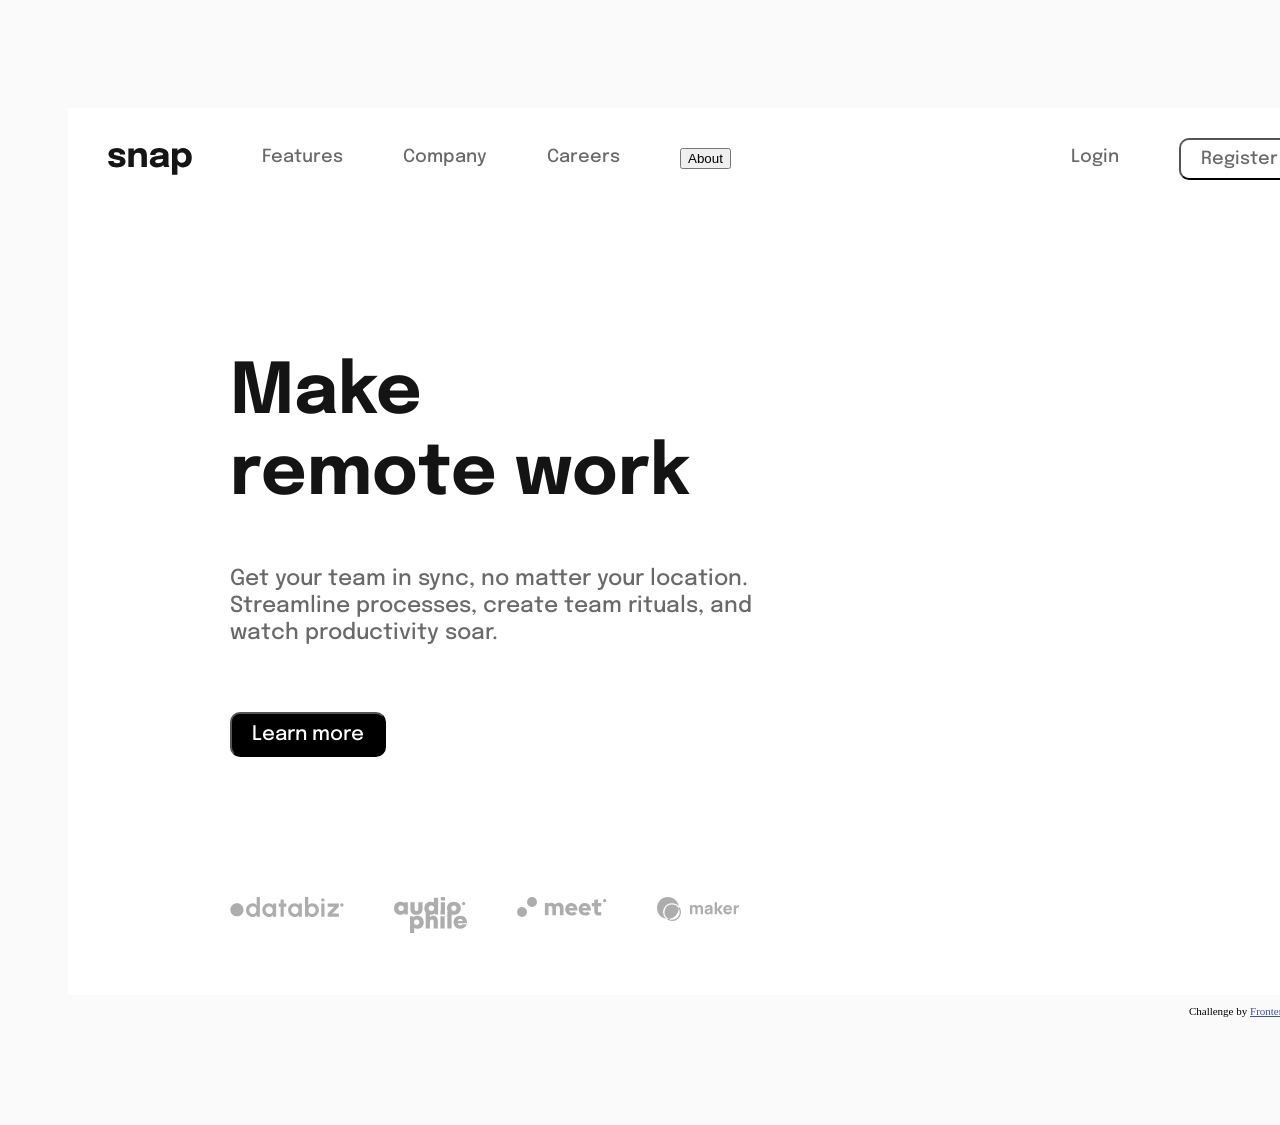
==== assets/index.html @ 58dc1495 "Adding script to integrate the index.js" ====
<!DOCTYPE html>
<html lang="en">
<head>
  <meta charset="UTF-8">
  <meta name="viewport" content="width=device-width, initial-scale=1.0"> <!-- displays site properly based on user's device -->
  <link rel="preconnect" href="https://fonts.googleapis.com">
  <link rel="preconnect" href="https://fonts.gstatic.com" crossorigin>
  <link href="https://fonts.googleapis.com/css2?family=Epilogue:wght@500;700&display=swap" rel="stylesheet">
  <link rel="icon" type="image/png" sizes="32x32" href="./images/favicon-32x32.png">
  <link rel="stylesheet" href="index.css">
  <title>Intro section with dropdown navigation</title>

 
</head>

<body>
  <main>
    <header class="menu">
      <svg id="logo" width="84" height="27" xmlns="http://www.w3.org/2000/svg">
        <path d="M8.852 19.42c-1.108 0-2.175-.128-3.202-.385a9.648 9.648 0 0 1-2.756-1.137c-.811-.502-1.453-1.13-1.925-1.882-.473-.752-.709-1.63-.709-2.633v-.316h5.39v.246c0 .676.3 1.172.901 1.487.601.315 1.415.472 2.441.472a7.08 7.08 0 0 0 1.55-.166c.495-.11.903-.291 1.224-.542.321-.251.482-.569.482-.954 0-.618-.342-1.056-1.024-1.313-.683-.256-1.777-.513-3.282-.77a21.716 21.716 0 0 1-2.59-.595A10.937 10.937 0 0 1 2.938 9.91 5.28 5.28 0 0 1 1.17 8.28C.727 7.622.505 6.82.505 5.875c0-1.26.382-2.322 1.146-3.185.764-.863 1.782-1.517 3.054-1.96C5.977.287 7.377.065 8.905.065c1.458 0 2.818.242 4.078.726 1.26.484 2.28 1.179 3.062 2.083.782.904 1.172 1.992 1.172 3.264v.245H11.88v-.21c0-.467-.149-.846-.446-1.138a2.804 2.804 0 0 0-1.129-.656 4.616 4.616 0 0 0-1.418-.219c-.443 0-.9.05-1.373.149-.473.099-.872.262-1.199.49-.327.227-.49.545-.49.954 0 .396.175.72.525.97.35.252.84.456 1.47.613.63.158 1.36.306 2.188.447.781.128 1.607.306 2.476.533.869.228 1.686.549 2.45.963a5.34 5.34 0 0 1 1.855 1.627c.472.671.709 1.52.709 2.546 0 1.062-.245 1.972-.735 2.73a5.607 5.607 0 0 1-1.987 1.847 10.04 10.04 0 0 1-2.782 1.05c-1.021.227-2.068.341-3.142.341ZM33.48 19V8.92c0-.77-.1-1.473-.298-2.109a2.965 2.965 0 0 0-1.067-1.531c-.513-.385-1.254-.577-2.223-.577-.84 0-1.566.192-2.178.577a3.754 3.754 0 0 0-1.41 1.61c-.326.688-.49 1.482-.49 2.38L24.31 8.185c0-1.61.35-3.022 1.05-4.235a7.627 7.627 0 0 1 2.844-2.853C29.398.41 30.726.066 32.183.066c1.53 0 2.786.306 3.772.919.986.612 1.721 1.464 2.205 2.555.484 1.09.726 2.365.726 3.824V19H33.48Zm-13.09 0V.415h5.425V19h-5.425Zm28.389.385c-1.354 0-2.558-.216-3.614-.648-1.056-.431-1.881-1.055-2.476-1.872-.595-.817-.893-1.808-.893-2.975 0-1.318.362-2.392 1.085-3.22.724-.828 1.683-1.461 2.879-1.899a15.898 15.898 0 0 1 3.894-.866c2.041-.198 3.45-.38 4.226-.542.776-.164 1.164-.45 1.164-.858V6.47c0-.688-.33-1.23-.989-1.627-.66-.397-1.578-.595-2.756-.595-1.249 0-2.202.224-2.861.673-.66.45-.99 1.135-.99 2.056H42.11c0-1.493.406-2.753 1.217-3.78.81-1.026 1.91-1.805 3.298-2.336 1.389-.53 2.958-.796 4.708-.796 1.633 0 3.144.248 4.532.744 1.389.496 2.506 1.24 3.352 2.231.845.992 1.268 2.252 1.268 3.78v8.032c0 .479.015.937.044 1.374.03.438.096.837.201 1.199.117.408.263.747.438 1.015.175.268.32.455.437.56h-5.337a3.723 3.723 0 0 1-.376-.508 3.962 3.962 0 0 1-.43-.892 7.195 7.195 0 0 1-.305-1.234 9.674 9.674 0 0 1-.097-1.461l1.12.77c-.326.77-.854 1.432-1.583 1.986-.73.554-1.593.98-2.59 1.278-.998.297-2.074.446-3.23.446Zm1.452-4.06a6.14 6.14 0 0 0 2.389-.464A4.104 4.104 0 0 0 54.43 13.4c.467-.665.7-1.534.7-2.608V8.92l1.348 1.313c-.77.28-1.66.51-2.669.69-1.01.182-2.015.324-3.019.43-1.19.116-2.08.317-2.668.603-.59.286-.884.767-.884 1.444 0 .642.25 1.123.752 1.444.502.32 1.249.481 2.24.481Zm13.742 11.323V.415h5.442v26.233h-5.442Zm11.182-7.228a7.325 7.325 0 0 1-4.042-1.181c-1.225-.788-2.205-1.85-2.94-3.185-.735-1.336-1.103-2.838-1.103-4.507v-.28l2.345-.052v.21c0 .863.21 1.619.63 2.266.42.648.963 1.146 1.628 1.496.665.35 1.359.526 2.082.526 1.19 0 2.226-.412 3.106-1.234.881-.823 1.322-2.109 1.322-3.859s-.438-3.025-1.313-3.824c-.875-.799-1.913-1.199-3.115-1.199-.723 0-1.417.173-2.082.517a4.308 4.308 0 0 0-1.628 1.461c-.42.63-.63 1.383-.63 2.257l-2.345-.14c0-1.68.368-3.164 1.103-4.453.735-1.29 1.715-2.307 2.94-3.054a7.619 7.619 0 0 1 4.042-1.12c1.505 0 2.911.37 4.218 1.111 1.306.741 2.365 1.823 3.176 3.247.81 1.423 1.216 3.155 1.216 5.197 0 2.135-.396 3.932-1.19 5.39-.793 1.458-1.843 2.558-3.15 3.299a8.51 8.51 0 0 1-4.27 1.111Z" 
        fill="#151515"/>
      </svg>

      <nav class="menu_left">
        <ul>
          <li>
            <nav class="features">
              <button onclick="myFunction1()" class="dropbtn1">Features</button>
              <nav id="myDropdownF" class="features-content">
                <a href="#">Todo List</a>
                <a href="#">Calendar</a>
                <a href="#">Reminders</a>
                <a href="#">Planning</a>
              </nav>
            </nav>
          </li>

          <li>
            <nav class="company">
              <button onclick="myFunction2()" class="dropbtn2">Company</button>
              <nav id="myDropdownC" class="company-content">
                <a href="#">History</a>
                <a href="#">Our Team</a>
                <a href="#">Blog</a>
              </nav>
            </nav>

          </li>
          <li>Careers</li>
          <li><button>About</button></li>
        </ul>  
      </nav>

      <nav class="menu_right">
       <ul>
          <li>Login</li>
          <li><button>Register</button> </li>
        </ul>
      </nav>
    </header>


    <section>
      <table border="0" width="100%" cellpadding="20">
        <tr>
          <td class="text">
            <h1>
              Make 
              <p id="title">remote work</p>
            </h1>
  
            <h2>
              Get your team in sync, no matter your location. 
              <p>Streamline processes, create team rituals, and</p> 
              <p>watch productivity soar.</p>
            </h2>

            <button id="learn">Learn more</button>

            <nav class="logos">
              <ul>

                <li><svg width="114" height="20" xmlns="http://www.w3.org/2000/svg">
                  <path d="M22.887 20c.838 0 1.576-.183 2.213-.55a4.977 4.977 0 0 0 1.584-1.429v1.638h3.195V0h-3.195v8.191A4.848 4.848 0 0 0 25.1 6.756c-.637-.362-1.375-.544-2.213-.544-.951 0-1.842.18-2.67.538-.83.358-1.561.854-2.194 1.487a6.996 6.996 0 0 0-1.486 2.196A6.68 6.68 0 0 0 16 13.106c0 .953.179 1.844.537 2.674.358.83.853 1.562 1.486 2.195a6.989 6.989 0 0 0 2.193 1.488c.83.358 1.72.537 2.671.537Zm.04-3.08a3.42 3.42 0 0 1-1.827-.511 3.826 3.826 0 0 1-1.827-3.303c0-.708.166-1.35.498-1.926a3.9 3.9 0 0 1 1.322-1.383 3.379 3.379 0 0 1 1.834-.518c.672 0 1.272.17 1.8.511.528.341.94.802 1.237 1.383.297.581.445 1.225.445 1.933 0 .7-.148 1.34-.445 1.92a3.53 3.53 0 0 1-1.23 1.383c-.524.34-1.127.511-1.807.511ZM39.294 20c.794 0 1.486-.181 2.075-.544a4.375 4.375 0 0 0 1.434-1.422l.13 1.625h3.209V6.553h-3.195l.144 1.678a5.992 5.992 0 0 0-1.748-1.468c-.685-.385-1.464-.577-2.337-.577-.934 0-1.807.175-2.619.524a6.818 6.818 0 0 0-2.147 1.455c-.62.62-1.1 1.341-1.44 2.163a6.81 6.81 0 0 0-.511 2.634 6.935 6.935 0 0 0 2.042 4.967 7.16 7.16 0 0 0 2.24 1.52c.846.368 1.754.551 2.723.551Zm.091-3.08a3.51 3.51 0 0 1-1.813-.498 4.227 4.227 0 0 1-1.395-1.33 4.049 4.049 0 0 1-.654-1.842c-.061-.734.057-1.4.353-1.998a3.592 3.592 0 0 1 1.264-1.435 3.3 3.3 0 0 1 1.853-.538 3.32 3.32 0 0 1 1.794.498c.532.332.968.776 1.309 1.33.34.555.541 1.173.602 1.855.053.725-.054 1.387-.32 1.986a3.384 3.384 0 0 1-1.172 1.435c-.516.358-1.122.537-1.82.537Zm14.378 2.74V9.75h2.54V6.553h-2.54V2.438h-3.195v4.115H48.63v3.198h1.938v9.908h3.195Zm11.273.34c.795 0 1.486-.181 2.076-.544a4.375 4.375 0 0 0 1.433-1.422l.131 1.625h3.208V6.553H68.69l.145 1.678a5.992 5.992 0 0 0-1.749-1.468c-.685-.385-1.464-.577-2.337-.577-.934 0-1.807.175-2.619.524a6.818 6.818 0 0 0-2.147 1.455c-.62.62-1.1 1.341-1.44 2.163a6.81 6.81 0 0 0-.51 2.634 6.935 6.935 0 0 0 2.042 4.967 7.16 7.16 0 0 0 2.239 1.52c.847.368 1.754.551 2.723.551Zm.092-3.08a3.51 3.51 0 0 1-1.814-.498 4.227 4.227 0 0 1-1.394-1.33 4.049 4.049 0 0 1-.655-1.842c-.06-.734.057-1.4.354-1.998a3.592 3.592 0 0 1 1.263-1.435 3.3 3.3 0 0 1 1.853-.538 3.32 3.32 0 0 1 1.794.498c.532.332.969.776 1.31 1.33.34.555.54 1.173.602 1.855.052.725-.055 1.387-.321 1.986a3.384 3.384 0 0 1-1.172 1.435c-.515.358-1.122.537-1.82.537ZM81.993 20c.96 0 1.857-.18 2.69-.537a6.968 6.968 0 0 0 3.687-3.696 6.774 6.774 0 0 0 .536-2.687c0-1.267-.31-2.423-.93-3.467a7.027 7.027 0 0 0-2.5-2.496c-1.048-.62-2.209-.93-3.483-.93-.82 0-1.547.185-2.18.556a5.15 5.15 0 0 0-1.591 1.448V0h-3.195v19.66h3.195v-1.665a5.15 5.15 0 0 0 1.59 1.448c.634.371 1.36.557 2.18.557Zm-.04-3.093c-.663 0-1.256-.17-1.78-.511a3.53 3.53 0 0 1-1.231-1.383 4.187 4.187 0 0 1-.445-1.933c0-.69.148-1.326.445-1.907a3.58 3.58 0 0 1 1.23-1.39 3.164 3.164 0 0 1 1.782-.517c.672 0 1.287.17 1.846.511.558.341 1.004.802 1.335 1.383.332.58.498 1.221.498 1.92 0 .708-.166 1.35-.498 1.927a3.88 3.88 0 0 1-1.329 1.382 3.435 3.435 0 0 1-1.852.518ZM92.874 4.6c.463 0 .854-.155 1.173-.465.318-.31.478-.701.478-1.173 0-.463-.16-.852-.478-1.166a1.604 1.604 0 0 0-1.172-.472c-.463 0-.856.157-1.179.472a1.563 1.563 0 0 0-.484 1.166c0 .472.161.863.484 1.173.323.31.716.465 1.179.465Zm19 5c.463 0 .854-.155 1.173-.465.318-.31.478-.701.478-1.173 0-.463-.16-.852-.478-1.166a1.604 1.604 0 0 0-1.172-.472c-.463 0-.856.157-1.179.472a1.563 1.563 0 0 0-.484 1.166c0 .472.161.863.484 1.173.323.31.716.465 1.179.465ZM6.979 19.324c1.835 0 3.385-.616 4.65-1.846 1.264-1.23 1.896-2.782 1.896-4.654 0-1.838-.632-3.38-1.897-4.628-1.264-1.248-2.814-1.872-4.65-1.872-1.835 0-3.393.624-4.675 1.872C1.021 9.444.38 10.986.38 12.824c0 1.872.64 3.423 1.922 4.654 1.282 1.23 2.84 1.846 4.676 1.846Zm87.48.335V6.553h-3.195V19.66h3.195Zm14.399 0v-3.198h-6.573l6.573-6.71V6.553H97.675v3.198h6.586l-6.586 6.71v3.198h11.182Z" 
                  fill="#ADADAD"/>
                  </svg>
                </li>

                <li><svg width="73" height="36" xmlns="http://www.w3.org/2000/svg">
                  <path d="M6.476 17.85c1.434 0 2.715-.47 3.726-1.287l.364.87h3.289V5.126h-3.17l-.436.952C9.23 5.238 7.93 4.754 6.476 4.754 2.699 4.754 0 7.467 0 11.28c0 3.825 2.7 6.571 6.476 6.571Zm.568-3.754c-1.593 0-2.764-1.2-2.764-2.807 0-1.598 1.161-2.797 2.764-2.797 1.594 0 2.765 1.2 2.765 2.797 0 1.607-1.171 2.807-2.765 2.807Zm15.422 3.754c3.648 0 6.078-2.243 6.078-5.687V5.138H24.29v6.84c0 1.286-.687 2.064-1.824 2.064-1.136 0-1.837-.765-1.837-2.064v-6.84h-4.254v7.025c0 3.444 2.443 5.687 6.091 5.687Zm14.361.013c1.439 0 2.72-.488 3.725-1.33l.401.914h3.148V.694h-4.205v4.895a5.78 5.78 0 0 0-3.069-.854c-3.79 0-6.489 2.732-6.489 6.557 0 3.826 2.7 6.571 6.49 6.571Zm.57-3.754c-1.594 0-2.765-1.21-2.765-2.816 0-1.608 1.17-2.817 2.764-2.817 1.594 0 2.765 1.21 2.765 2.817 0 1.607-1.171 2.816-2.765 2.816ZM50.99 3.598V0H46.8v3.598h4.19Zm.032 13.848V5.138H46.77v12.308h4.254Zm8.88.404c4.014 0 6.925-2.755 6.925-6.558 0-3.815-2.911-6.557-6.924-6.557-4.027 0-6.925 2.742-6.925 6.557 0 3.803 2.898 6.558 6.925 6.558Zm9.76-9.573c.463 0 .853-.156 1.172-.466.318-.31.478-.7.478-1.173 0-.463-.16-.852-.478-1.166A1.604 1.604 0 0 0 69.663 5c-.463 0-.856.157-1.179.472A1.563 1.563 0 0 0 68 6.638c0 .472.161.863.484 1.173.323.31.716.466 1.179.466Zm-9.76 5.765c-1.55 0-2.663-1.122-2.663-2.75 0-1.627 1.113-2.748 2.664-2.748 1.55 0 2.663 1.131 2.663 2.749 0 1.627-1.112 2.749-2.663 2.749Zm-39.676 21.86v-4.846a5.789 5.789 0 0 0 3.01.817c3.777 0 6.476-2.735 6.476-6.57 0-3.835-2.7-6.558-6.475-6.558-1.468 0-2.775.506-3.79 1.381l-.533-.977h-2.893v16.753h4.205Zm2.442-7.783c-1.594 0-2.765-1.2-2.765-2.816 0-1.617 1.171-2.817 2.765-2.817 1.593 0 2.764 1.2 2.764 2.817 0 1.617-1.18 2.816-2.764 2.816Zm13.25 3.338v-6.573c0-1.58.802-2.49 2.09-2.49 1.11 0 1.61.724 1.61 2.144v6.919h4.253v-7.412c0-3.19-1.822-5.26-4.657-5.26a5.28 5.28 0 0 0-3.297 1.174v-5.255h-4.253v16.753h4.253Zm14.718-13.849V14.01h-4.189v3.598h4.189Zm.033 13.849V19.148h-4.254v12.309h4.254Zm6.929 0V14.704h-4.254v16.753H57.6Zm8.664.404c3.099 0 5.597-1.755 6.466-4.564h-4.233c-.409.72-1.24 1.154-2.233 1.154-1.343 0-2.243-.73-2.52-2.142h9.17c.055-.38.087-.752.087-1.122 0-3.611-2.756-6.442-6.737-6.442-3.876 0-6.708 2.775-6.708 6.548 0 3.76 2.855 6.568 6.708 6.568Zm2.547-7.9h-4.993c.344-1.222 1.206-1.894 2.446-1.894 1.284 0 2.173.664 2.547 1.894Z" 
                  fill="#ADADAD"/>
                  </svg>
                </li>

                <li><svg width="90" height="20" xmlns="http://www.w3.org/2000/svg">
                  <path d="M5 10a5 5 0 1 1 0 10 5 5 0 0 1 0-10ZM15 0a5 5 0 1 1 0 10 5 5 0 0 1 0-10Zm16.515 18.34V9.964c.226-.293.5-.513.824-.66.324-.146.689-.22 1.095-.22.587 0 1.058.205 1.412.614.353.408.53.945.53 1.608v7.034h3.658v-7.543a7.069 7.069 0 0 0-.045-.787c.241-.293.527-.52.858-.683.331-.162.7-.242 1.107-.242.587 0 1.057.204 1.411.613.354.408.53.945.53 1.608v7.034h3.659v-7.543c0-1.435-.433-2.615-1.299-3.54-.865-.926-1.976-1.389-3.33-1.389-.783 0-1.506.147-2.168.44a4.968 4.968 0 0 0-1.716 1.25 4.316 4.316 0 0 0-1.524-1.239 4.504 4.504 0 0 0-2.021-.45c-.557 0-1.088.084-1.592.254-.505.17-.967.424-1.389.763V6.1h-3.658v12.24h3.658Zm23.168.231c.993 0 1.885-.146 2.675-.44.79-.292 1.562-.763 2.315-1.41l-2.416-2.199c-.286.293-.632.52-1.039.683a3.63 3.63 0 0 1-1.355.243c-.692 0-1.294-.182-1.806-.544a3.22 3.22 0 0 1-1.13-1.4h8.514v-.926a7.74 7.74 0 0 0-.452-2.672c-.301-.825-.719-1.531-1.253-2.117A5.875 5.875 0 0 0 56.828 6.4a5.71 5.71 0 0 0-2.416-.509c-.873 0-1.69.162-2.45.486a6.032 6.032 0 0 0-1.976 1.342 6.357 6.357 0 0 0-1.321 2.025 6.418 6.418 0 0 0-.486 2.487c0 .88.17 1.709.508 2.488a6.378 6.378 0 0 0 1.378 2.024 6.268 6.268 0 0 0 2.066 1.343 6.717 6.717 0 0 0 2.552.485Zm2.167-7.682h-4.99c.18-.617.49-1.095.926-1.434.436-.34.956-.51 1.558-.51.587 0 1.103.178 1.547.533.444.355.764.825.96 1.411Zm11.268 7.682c.994 0 1.885-.146 2.676-.44.79-.292 1.562-.763 2.314-1.41l-2.416-2.199c-.286.293-.632.52-1.039.683a3.63 3.63 0 0 1-1.354.243c-.693 0-1.295-.182-1.807-.544a3.22 3.22 0 0 1-1.129-1.4h8.513v-.926a7.74 7.74 0 0 0-.452-2.672c-.3-.825-.718-1.531-1.253-2.117A5.875 5.875 0 0 0 70.263 6.4a5.71 5.71 0 0 0-2.416-.509c-.873 0-1.69.162-2.45.486a6.032 6.032 0 0 0-1.976 1.342 6.357 6.357 0 0 0-1.32 2.025 6.418 6.418 0 0 0-.486 2.487c0 .88.17 1.709.508 2.488a6.378 6.378 0 0 0 1.377 2.024 6.268 6.268 0 0 0 2.066 1.343 6.717 6.717 0 0 0 2.552.485Zm2.168-7.682h-4.99c.18-.617.489-1.095.925-1.434.437-.34.956-.51 1.558-.51.587 0 1.103.178 1.547.533.444.355.764.825.96 1.411Zm11.335 7.613c.346 0 .775-.035 1.287-.104a7.37 7.37 0 0 0 1.265-.266V15.1c-.301.092-.58.158-.836.196a5.456 5.456 0 0 1-.813.058c-.587 0-.997-.112-1.23-.335-.234-.224-.35-.606-.35-1.146v-4.65h3.342V6.1h-3.342V2.143l-3.658.81V6.1H74.87v3.123h2.416v5.392c0 1.28.365 2.248 1.095 2.904.73.655 1.81.983 3.24.983Zm6.042-13.225c.462 0 .853-.156 1.172-.466.318-.31.478-.7.478-1.173 0-.463-.16-.852-.478-1.166A1.604 1.604 0 0 0 87.663 2c-.463 0-.856.157-1.179.472A1.563 1.563 0 0 0 86 3.638c0 .472.161.863.484 1.173.323.31.716.466 1.179.466Z" 
                  fill="#ADADAD" 
                  fill-rule="evenodd"/>
                  </svg>
                </li>

                <li><svg width="83" height="24" xmlns="http://www.w3.org/2000/svg">
                  <path d="M35.276 17.143V11.76c0-.51.141-.925.424-1.246.282-.321.656-.482 1.123-.482.488 0 .87.164 1.148.49.277.326.415.783.415 1.37v5.25h2.238V11.76c0-.34.065-.64.194-.9.129-.261.308-.464.539-.61.23-.145.502-.218.814-.218.489 0 .871.164 1.148.49.277.326.416.783.416 1.37v5.25h2.238V11.3c0-.971-.26-1.757-.778-2.358-.518-.6-1.285-.9-2.3-.9-.592 0-1.131.13-1.616.39-.486.26-.873.624-1.16 1.09l.062-.096-.037-.07a2.632 2.632 0 0 0-.687-.768l-.145-.103c-.447-.296-1.02-.444-1.716-.444-.609 0-1.159.134-1.65.403-.327.18-.61.401-.848.666l-.102.12v-.975h-1.975v8.887h2.255Zm15.305.247c.768 0 1.403-.133 1.905-.4.39-.206.76-.514 1.109-.921l.014-.018v1.092h1.958v-5.431c0-.406-.016-.773-.049-1.103a2.653 2.653 0 0 0-.313-.987 2.61 2.61 0 0 0-1.382-1.25c-.609-.242-1.306-.363-2.09-.363-1.07 0-1.915.23-2.534.691a3.434 3.434 0 0 0-1.268 1.794l2.025.642c.142-.406.392-.688.748-.848.357-.159.7-.238 1.029-.238.592 0 1.015.123 1.267.37.177.173.292.414.345.724l.015.116-.357.053-.366.055-.353.052c-.576.085-1.091.174-1.547.267-.455.094-.847.2-1.176.321-.478.176-.858.394-1.14.654-.283.261-.487.561-.613.901a3.22 3.22 0 0 0-.19 1.128c0 .493.114.945.342 1.353.228.409.562.735 1.004.98.442.244.98.366 1.617.366Zm.477-1.761c-.258 0-.48-.039-.666-.115a.953.953 0 0 1-.432-.334.89.89 0 0 1-.153-.522c0-.148.032-.283.095-.403.063-.121.162-.232.296-.334.135-.101.312-.196.531-.284.192-.07.414-.137.667-.197.252-.06.584-.128.995-.202.257-.046.564-.1.92-.16l.03-.004v.007a15.73 15.73 0 0 1-.014.333l-.01.186c-.02.321-.086.603-.202.844-.06.126-.174.282-.341.469a2.32 2.32 0 0 1-.675.498c-.282.145-.63.218-1.04.218Zm8.92 1.514v-4.279l3.077 4.279h2.913l-3.423-4.444 3.21-4.443H62.99l-3.012 4.279V5.294h-2.271l-.017 11.849h2.288Zm14.968-3.818c.093-1.075-.017-2.01-.33-2.806-.312-.796-.795-1.413-1.448-1.852-.652-.438-1.445-.658-2.378-.658-.877 0-1.654.199-2.328.597a4.192 4.192 0 0 0-1.589 1.674c-.384.719-.576 1.564-.576 2.535 0 .888.197 1.677.589 2.365a4.244 4.244 0 0 0 1.63 1.621c.693.393 1.495.589 2.406.589.856 0 1.644-.225 2.366-.675a3.937 3.937 0 0 0 1.584-1.893l-2.239-.641c-.164.362-.403.639-.715.83-.313.193-.689.289-1.128.289-.696 0-1.224-.227-1.584-.68-.248-.313-.411-.716-.488-1.21l-.012-.085h6.24Zm-2.265-1.662h-3.915l.016-.076c.077-.323.191-.6.345-.83l.08-.11c.359-.464.92-.696 1.682-.696.653 0 1.123.199 1.411.597.177.244.3.585.368 1.022l.013.093Zm6.37 5.48V12.6c0-.34.047-.646.14-.918a2.02 2.02 0 0 1 .412-.707c.181-.2.403-.361.667-.482.263-.126.558-.201.884-.226.327-.025.613.001.86.078v-2.09a4.173 4.173 0 0 0-.806-.02c-.27.019-.53.065-.782.14a2.869 2.869 0 0 0-.7.308c-.28.164-.515.373-.707.625a3.2 3.2 0 0 0-.212.316l-.035.063V8.256h-1.975v8.887h2.255ZM10.972 0c5.466 0 9.999 3.997 10.834 9.228A8.914 8.914 0 0 1 9.228 21.805C3.998 20.97 0 16.438 0 10.971 0 4.912 4.912 0 10.97 0Zm4.099 6.171a8.914 8.914 0 0 0-5.842 15.634 11.095 11.095 0 0 0 2.639.102 7.543 7.543 0 0 1 3.226-14.364 7.55 7.55 0 0 1 6.813 4.322 10.972 10.972 0 0 1-10.04 10.042 7.543 7.543 0 0 0 10.04-10.042 11.052 11.052 0 0 0-.1-2.637 8.892 8.892 0 0 0-6.736-3.057Z" 
                  fill="#ADADAD"/>
                  </svg>
                </li>

              </ul>
            </nav>
          </td>

          <td class="img">
            <nav class="img">
              <img src="/Users/mariajuliamanassesvalaski/Documents/DEV/Mentoria Dev /Intro Section/assets/images/image-hero-desktop.png">
            </nav>
          </td>
          
        </tr>
      </table>  
    </section>
  </main>
  
  <div class="attribution">
    Challenge by <a href="https://www.frontendmentor.io?ref=challenge" target="_blank">Frontend Mentor</a>. 
    Coded by <a href="#">Maria Julia Manasses Valaski</a>.
  </div>
  <script src="index.js"></script>
</body>
</html>
---- assets/index.css ----
body {
    padding: 100px 60px 100px 60px;
    background-color: hsl(0, 0%, 98%);
    width: 1440px;
}
main {
    background-color: white;
    padding: 20px 20px 20px 20px;
}
header {     
    width: 100%;
    display: flex;
}

#logo {
    padding: 20px 20px 20px 20px;
}

ul {
    list-style: none;
}

.menu_left ul{
    
    margin-left: 10px;
    margin-top: 20px;
    
}

.menu_left li{

    font-size: 18px;
    font-family: "Epilogue";
    color: hsl(0, 0%, 41%);
    font-weight: 500;
    float: left;
    padding-right: 60px;

}

.menu_right ul{
    margin-top: 20px;
    margin-left: 180px;
    margin-right: 20px;
    display:flex;
}

.menu_right li{

    font-size: 18px;
    font-family: "Epilogue";
    color: hsl(0, 0%, 41%);
    font-weight: 500;
    float: right;
    padding-left: 60px;

}

.menu_right button {
    
    background-color: white;
    border-radius: 10px;
    font-size: 18px;
    font-family: "Epilogue";
    color: hsl(0, 0%, 41%);
    font-weight: 500;
    padding: 10px 20px 10px 20px;
    margin-top: -10px;
    margin-right: 0px;
}
/* Dropdown Button Features*/
.dropbtn1 {
    background-color: white;
    color: hsl(0, 0%, 41%);
    padding: 0px;
    font-size: 18px;
    font-family: "Epilogue";
    font-weight: 500;
    border: none;
    cursor: pointer;
}
/* Dropdown button on hover & focus */
.dropbtn1:hover, .dropbtn1:focus {
    background-color: #2980B9;
}
  
/* The container <div> - needed to position the dropdown content */
.features {
    position: relative;
    display: inline-block;
}
  
/* Dropdown Content (Hidden by Default) */
.features-content {
    display: none;
    position: absolute;
    background-color: #f1f1f1;
    min-width: 160px;
    box-shadow: 0px 8px 16px 0px rgba(0,0,0,0.2);
    z-index: 1;
}
  
/* Links inside the dropdown */
.features-content a {
    color: black;
    padding: 12px 16px;
    text-decoration: none;
    display: block;
}
  
/* Change color of dropdown links on hover */
.features-content a:hover {
    background-color: #ddd;
}
  
/* Show the features menu */
.showF {
    display:block;
}

/* Dropdown Button Company*/
.dropbtn2 {
    background-color: white;
    color: hsl(0, 0%, 41%);
    padding: 0px;
    font-size: 18px;
    font-family: "Epilogue";
    font-weight: 500;
    border: none;
    cursor: pointer;
}
/* Dropdown button on hover & focus */
.dropbtn2:hover, .dropbtn2:focus {
    background-color: #2980B9;
}
  
/* The container <div> - needed to position the dropdown content */
.company {
    position: relative;
    display: inline-block;
}
  
/* Dropdown Content (Hidden by Default) */
.company-content {
    display: none;
    position: absolute;
    background-color: #f1f1f1;
    min-width: 160px;
    box-shadow: 0px 8px 16px 0px rgba(0,0,0,0.2);
    z-index: 1;
}
  
/* Links inside the dropdown */
.company-content a {
    color: black;
    padding: 12px 16px;
    text-decoration: none;
    display: block;
}
  
/* Change color of dropdown links on hover */
.company-content a:hover {
    background-color: #ddd;
}
  
/* Show the company menu */
.showC {
    display:block;
}

.img {
    display: inline-flex;
    justify-content: flex-start;
    height: 630px;
    margin-top: 40px;
    margin-right: 30px;
    margin-left: 0px;
    padding: 0px;
}

.text{
    padding-left: 140px;
}

h1 {
    text-align: justify;
    margin-top: 140px;
    font-size: 70px;
    font-family: "Epilogue";
    color: hsl(0, 0%, 8%);
    font-weight: 700;
    

}

#title {
    margin-top: 10px;
} 

h2 { 
    text-align: justify;
    margin-top: 30px;
    font-size: 22px;
    font-family: "Epilogue";
    color: hsl(0, 0%, 41%);
    font-weight: 500;
    
}

p {
    margin-top: 5px;
    margin-bottom: 5px;
}

#learn {
    background-color: black;
    border-radius: 10px;
    font-size: 20px;
    font-family: "Epilogue";
    color: white;
    font-weight: 500;
    padding: 10px 20px 10px 20px;
    margin-top: 50px;

}


.logos ul{
    display:inline-flex;
    margin-top: 140px;
    padding-left: 0px;
    
}

.logos li{
    padding-right: 50px;
} 


.attribution { 
    font-size: 11px; text-align: right; 
    margin-top: 10px;
}

.attribution a { 
    color: hsl(228, 45%, 44%); 
}
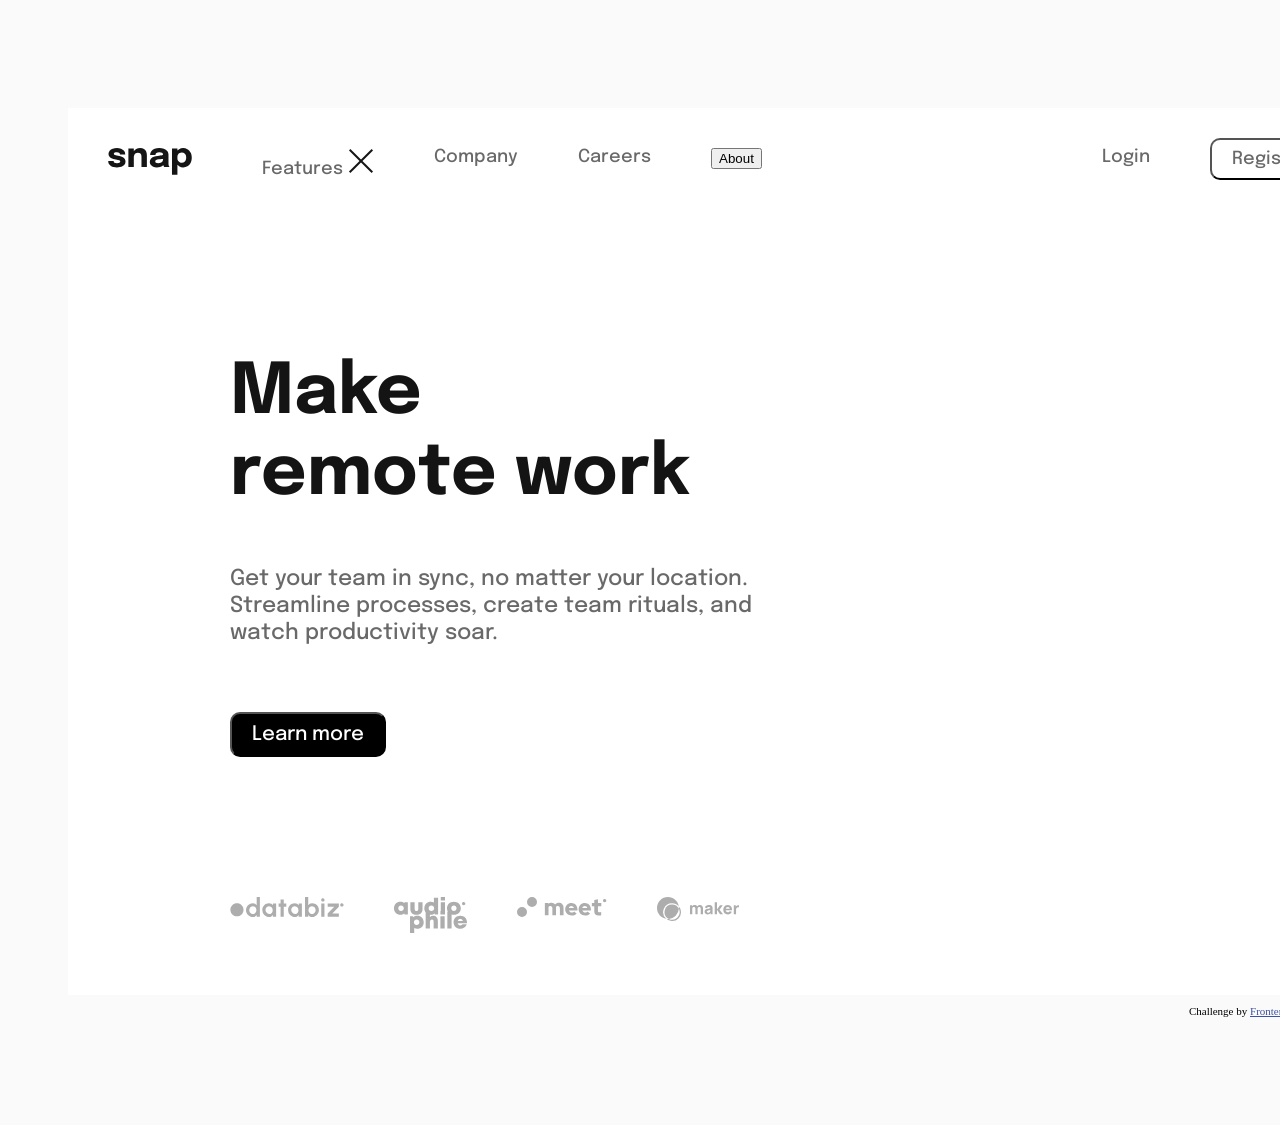
==== commit ae4e4add: "changing the text style of the dorpdown menu" ====
--- a/assets/index.html
+++ b/assets/index.html
@@ -26,6 +26,10 @@
           <li>
             <nav class="features">
               <button onclick="myFunction1()" class="dropbtn1">Features</button>
+              <svg class="icon.menu" width="26" height="26" xmlns="http://www.w3.org/2000/svg"><g fill="#151515" fill-rule="evenodd">
+                <path d="m2.393.98 22.628 22.628-1.414 1.414L.979 2.395z"/>
+                <path d="M.98 23.607 23.609.979l1.414 1.414L2.395 25.021z"/></g>
+              </svg>
               <nav id="myDropdownF" class="features-content">
                 <a href="#">Todo List</a>
                 <a href="#">Calendar</a>
--- a/assets/index.css
+++ b/assets/index.css
@@ -83,6 +83,9 @@
 .dropbtn1:hover, .dropbtn1:focus {
     background-color: #2980B9;
 }
+/* .dropbtn1::after {
+    content:; ---- dont know how to do call the icon
+} */
   
 /* The container <div> - needed to position the dropdown content */
 .features {
@@ -102,7 +105,10 @@
   
 /* Links inside the dropdown */
 .features-content a {
-    color: black;
+    color: hsl(0, 0%, 41%);
+    font-size: 18px;
+    font-family: "Epilogue";
+    font-weight: 500;
     padding: 12px 16px;
     text-decoration: none;
     display: block;
@@ -152,7 +158,10 @@
   
 /* Links inside the dropdown */
 .company-content a {
-    color: black;
+    color: hsl(0, 0%, 41%);
+    font-size: 18px;
+    font-family: "Epilogue";
+    font-weight: 500;
     padding: 12px 16px;
     text-decoration: none;
     display: block;
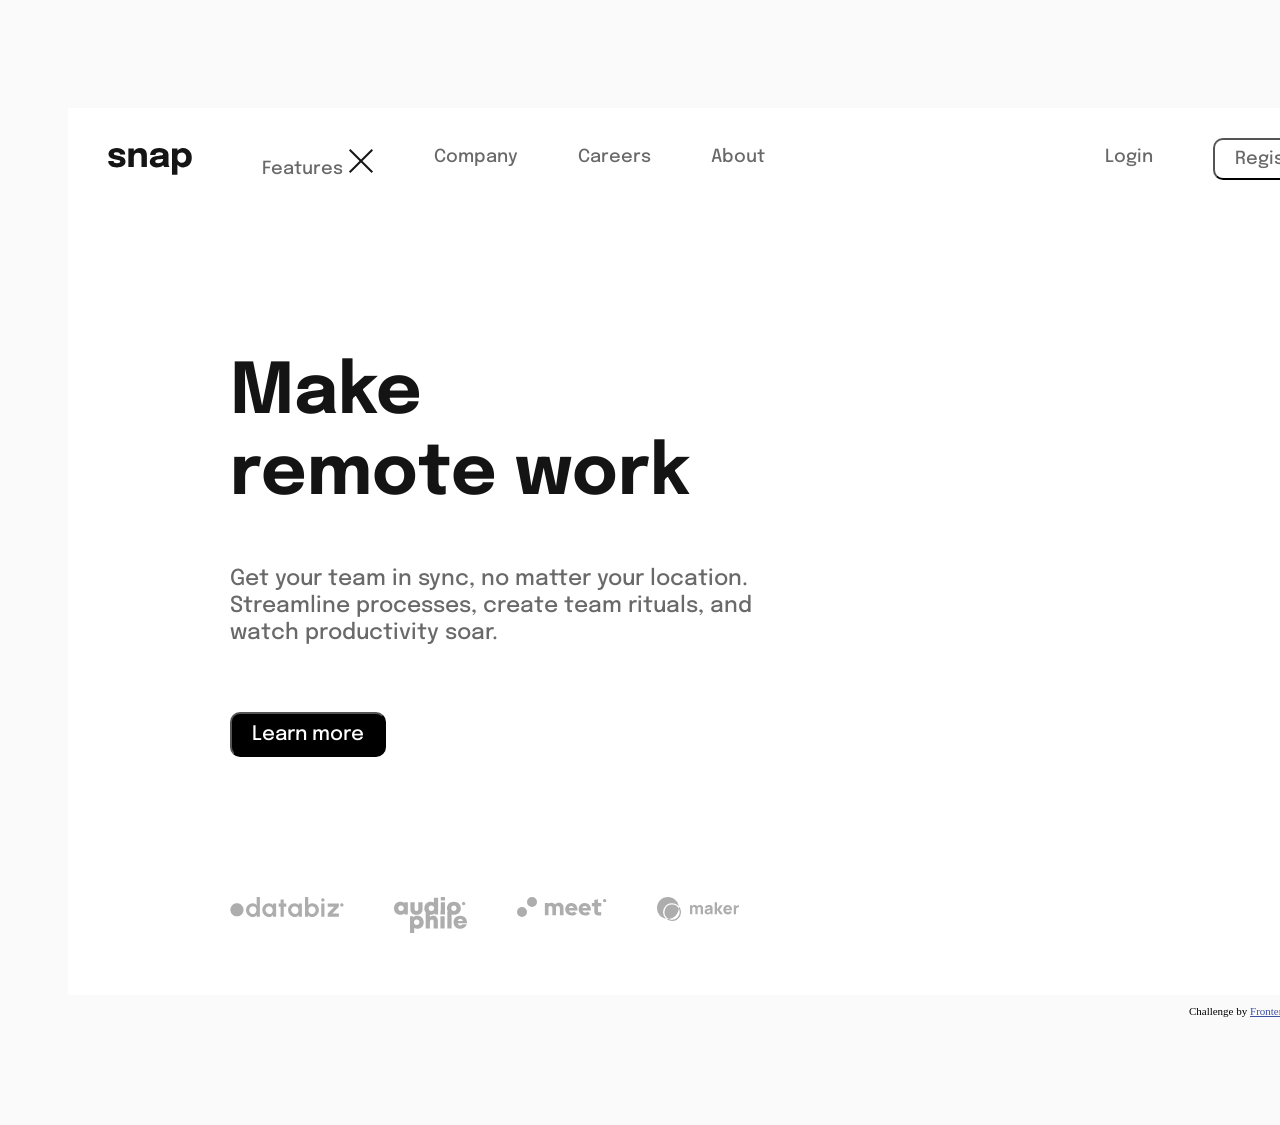
==== commit 9bbac6a4: "visual details of about's button" ====
--- a/assets/index.html
+++ b/assets/index.html
@@ -51,7 +51,7 @@
 
           </li>
           <li>Careers</li>
-          <li><button>About</button></li>
+          <li><button class="about">About</button></li>
         </ul>  
       </nav>
 
--- a/assets/index.css
+++ b/assets/index.css
@@ -36,6 +36,22 @@
     float: left;
     padding-right: 60px;
 
+}
+
+.about {
+    background-color: white;
+    color: hsl(0, 0%, 41%);
+    padding: 0px;
+    font-size: 18px;
+    font-family: "Epilogue";
+    font-weight: 500;
+    border: none;
+    cursor: pointer; 
+}
+
+.active, .about:hover {
+    background-color: white;
+    color:black;
 }
 
 .menu_right ul{
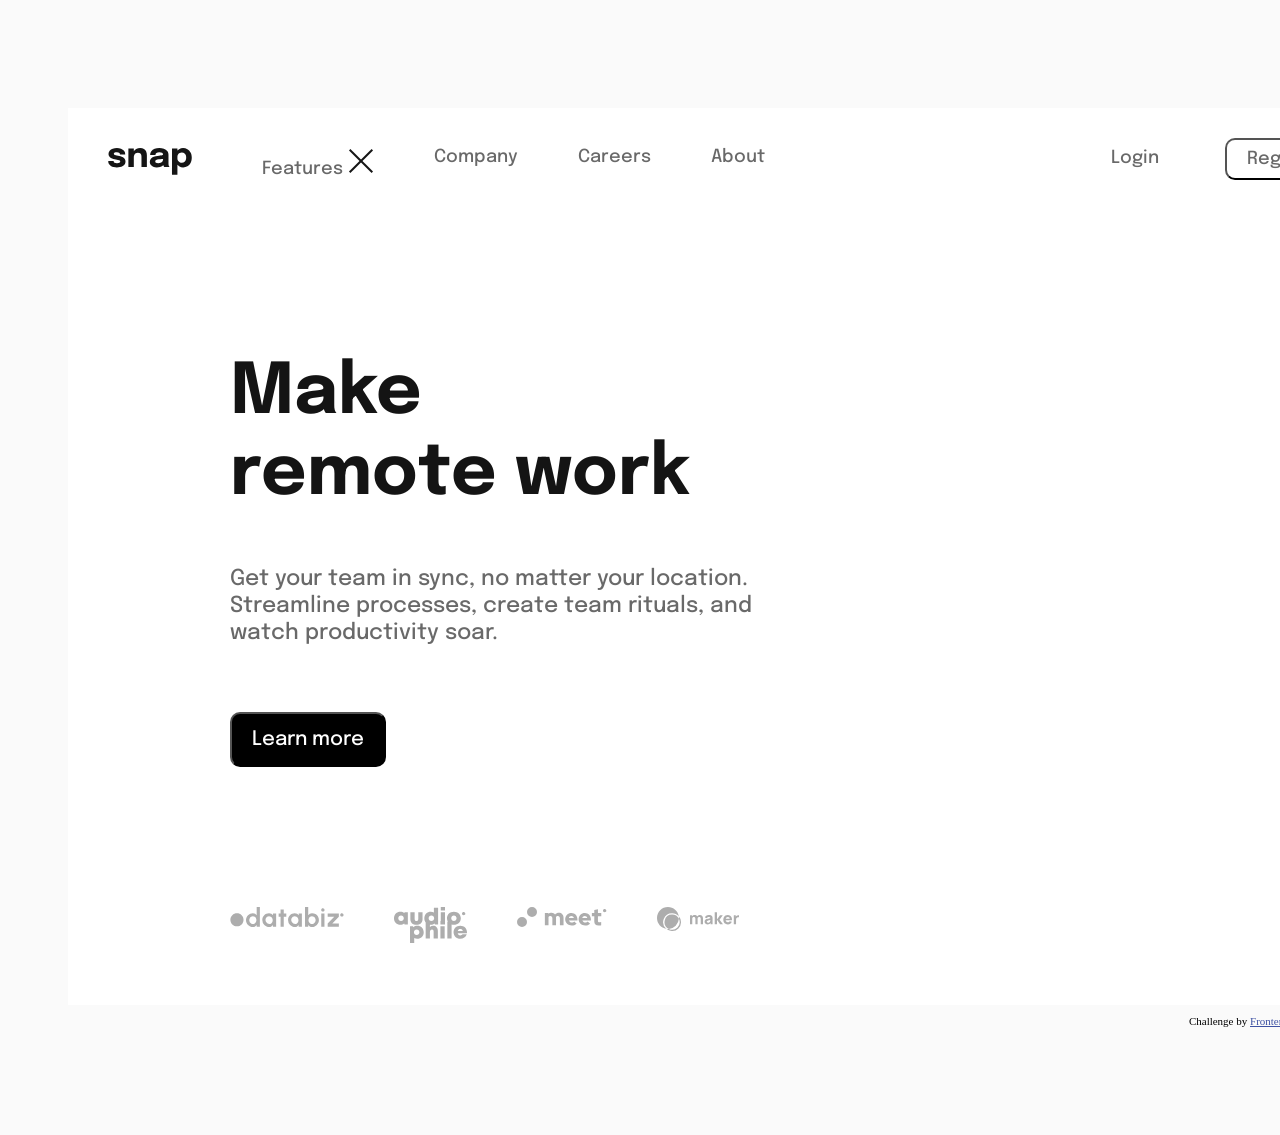
==== commit 125d1a8d: "changing color when hover" ====
--- a/assets/index.html
+++ b/assets/index.html
@@ -57,8 +57,8 @@
 
       <nav class="menu_right">
        <ul>
-          <li>Login</li>
-          <li><button>Register</button> </li>
+          <li><button class="login">Login</button></li>
+          <li><button class="register">Register</button> </li>
         </ul>
       </nav>
     </header>
@@ -79,7 +79,7 @@
               <p>watch productivity soar.</p>
             </h2>
 
-            <button id="learn">Learn more</button>
+            <button class="learn">Learn more</button>
 
             <nav class="logos">
               <ul>
--- a/assets/index.css
+++ b/assets/index.css
@@ -71,8 +71,21 @@
     padding-left: 60px;
 
 }
-
-.menu_right button {
+.login {
+    background-color: white;
+    border:none;
+    font-size: 18px;
+    font-family: "Epilogue";
+    color: hsl(0, 0%, 41%);
+    font-weight: 500;
+}
+
+.active, .login:hover {
+    background-color: white;
+    color: black;
+}
+
+.register { /*register button*/
     
     background-color: white;
     border-radius: 10px;
@@ -84,6 +97,11 @@
     margin-top: -10px;
     margin-right: 0px;
 }
+
+.active, .register:hover {
+    background-color: white;
+    color: black;
+}
 /* Dropdown Button Features*/
 .dropbtn1 {
     background-color: white;
@@ -97,7 +115,8 @@
 }
 /* Dropdown button on hover & focus */
 .dropbtn1:hover, .dropbtn1:focus {
-    background-color: #2980B9;
+    background-color: white;
+    color: black;
 }
 /* .dropbtn1::after {
     content:; ---- dont know how to do call the icon
@@ -153,7 +172,8 @@
 }
 /* Dropdown button on hover & focus */
 .dropbtn2:hover, .dropbtn2:focus {
-    background-color: #2980B9;
+    background-color: white;
+    color: black;
 }
   
 /* The container <div> - needed to position the dropdown content */
@@ -237,16 +257,21 @@
     margin-bottom: 5px;
 }
 
-#learn {
+.learn {
     background-color: black;
     border-radius: 10px;
     font-size: 20px;
     font-family: "Epilogue";
     color: white;
     font-weight: 500;
-    padding: 10px 20px 10px 20px;
+    padding: 15px 20px 15px 20px;
     margin-top: 50px;
 
+}
+
+.active, .learn:hover {
+    background-color: white;
+    color: black;
 }
 
 
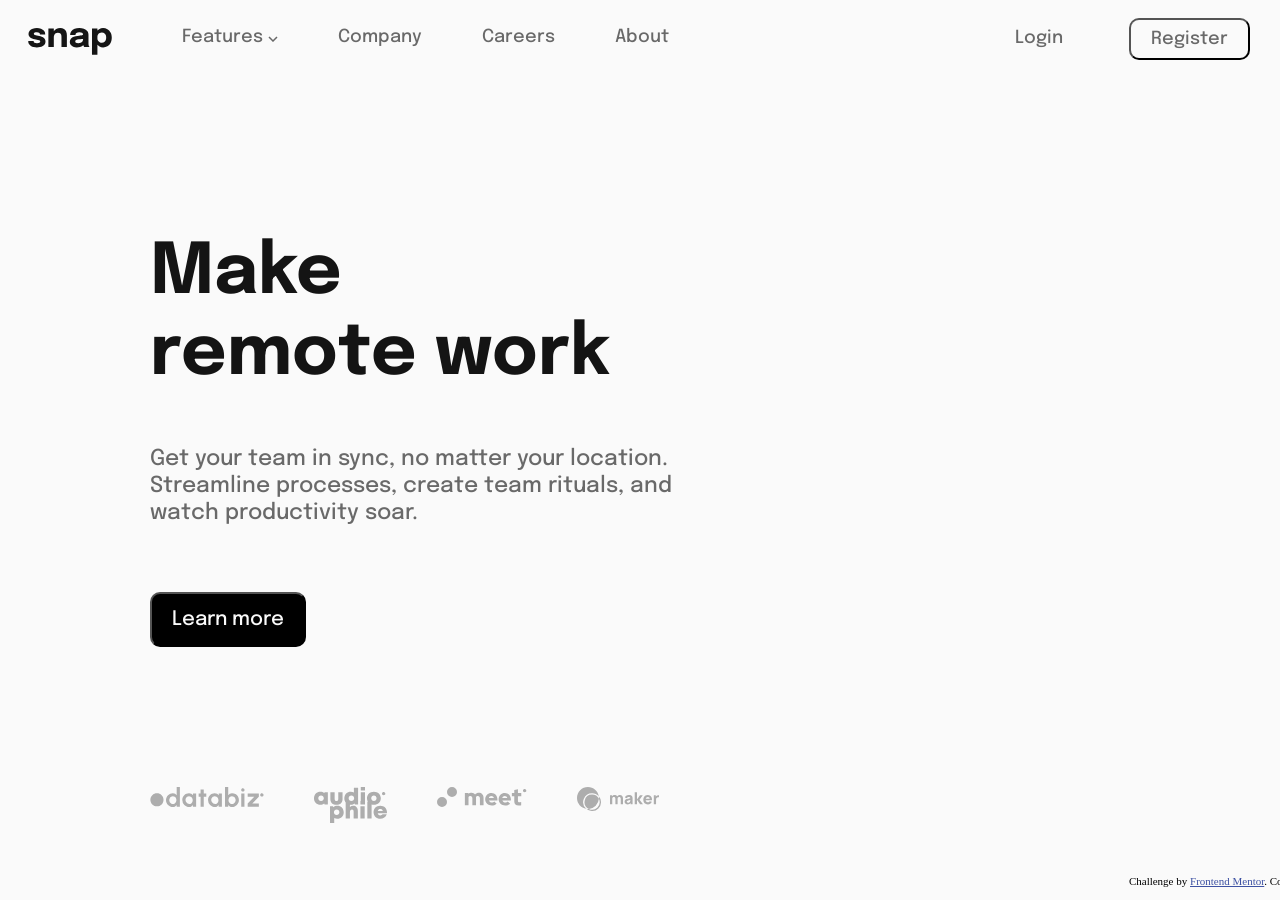
==== commit c415054c: "deleting the main because the purpose was not to have the background" ====
--- a/assets/index.html
+++ b/assets/index.html
@@ -14,7 +14,7 @@
 </head>
 
 <body>
-  <main>
+ 
     <header class="menu">
       <svg id="logo" width="84" height="27" xmlns="http://www.w3.org/2000/svg">
         <path d="M8.852 19.42c-1.108 0-2.175-.128-3.202-.385a9.648 9.648 0 0 1-2.756-1.137c-.811-.502-1.453-1.13-1.925-1.882-.473-.752-.709-1.63-.709-2.633v-.316h5.39v.246c0 .676.3 1.172.901 1.487.601.315 1.415.472 2.441.472a7.08 7.08 0 0 0 1.55-.166c.495-.11.903-.291 1.224-.542.321-.251.482-.569.482-.954 0-.618-.342-1.056-1.024-1.313-.683-.256-1.777-.513-3.282-.77a21.716 21.716 0 0 1-2.59-.595A10.937 10.937 0 0 1 2.938 9.91 5.28 5.28 0 0 1 1.17 8.28C.727 7.622.505 6.82.505 5.875c0-1.26.382-2.322 1.146-3.185.764-.863 1.782-1.517 3.054-1.96C5.977.287 7.377.065 8.905.065c1.458 0 2.818.242 4.078.726 1.26.484 2.28 1.179 3.062 2.083.782.904 1.172 1.992 1.172 3.264v.245H11.88v-.21c0-.467-.149-.846-.446-1.138a2.804 2.804 0 0 0-1.129-.656 4.616 4.616 0 0 0-1.418-.219c-.443 0-.9.05-1.373.149-.473.099-.872.262-1.199.49-.327.227-.49.545-.49.954 0 .396.175.72.525.97.35.252.84.456 1.47.613.63.158 1.36.306 2.188.447.781.128 1.607.306 2.476.533.869.228 1.686.549 2.45.963a5.34 5.34 0 0 1 1.855 1.627c.472.671.709 1.52.709 2.546 0 1.062-.245 1.972-.735 2.73a5.607 5.607 0 0 1-1.987 1.847 10.04 10.04 0 0 1-2.782 1.05c-1.021.227-2.068.341-3.142.341ZM33.48 19V8.92c0-.77-.1-1.473-.298-2.109a2.965 2.965 0 0 0-1.067-1.531c-.513-.385-1.254-.577-2.223-.577-.84 0-1.566.192-2.178.577a3.754 3.754 0 0 0-1.41 1.61c-.326.688-.49 1.482-.49 2.38L24.31 8.185c0-1.61.35-3.022 1.05-4.235a7.627 7.627 0 0 1 2.844-2.853C29.398.41 30.726.066 32.183.066c1.53 0 2.786.306 3.772.919.986.612 1.721 1.464 2.205 2.555.484 1.09.726 2.365.726 3.824V19H33.48Zm-13.09 0V.415h5.425V19h-5.425Zm28.389.385c-1.354 0-2.558-.216-3.614-.648-1.056-.431-1.881-1.055-2.476-1.872-.595-.817-.893-1.808-.893-2.975 0-1.318.362-2.392 1.085-3.22.724-.828 1.683-1.461 2.879-1.899a15.898 15.898 0 0 1 3.894-.866c2.041-.198 3.45-.38 4.226-.542.776-.164 1.164-.45 1.164-.858V6.47c0-.688-.33-1.23-.989-1.627-.66-.397-1.578-.595-2.756-.595-1.249 0-2.202.224-2.861.673-.66.45-.99 1.135-.99 2.056H42.11c0-1.493.406-2.753 1.217-3.78.81-1.026 1.91-1.805 3.298-2.336 1.389-.53 2.958-.796 4.708-.796 1.633 0 3.144.248 4.532.744 1.389.496 2.506 1.24 3.352 2.231.845.992 1.268 2.252 1.268 3.78v8.032c0 .479.015.937.044 1.374.03.438.096.837.201 1.199.117.408.263.747.438 1.015.175.268.32.455.437.56h-5.337a3.723 3.723 0 0 1-.376-.508 3.962 3.962 0 0 1-.43-.892 7.195 7.195 0 0 1-.305-1.234 9.674 9.674 0 0 1-.097-1.461l1.12.77c-.326.77-.854 1.432-1.583 1.986-.73.554-1.593.98-2.59 1.278-.998.297-2.074.446-3.23.446Zm1.452-4.06a6.14 6.14 0 0 0 2.389-.464A4.104 4.104 0 0 0 54.43 13.4c.467-.665.7-1.534.7-2.608V8.92l1.348 1.313c-.77.28-1.66.51-2.669.69-1.01.182-2.015.324-3.019.43-1.19.116-2.08.317-2.668.603-.59.286-.884.767-.884 1.444 0 .642.25 1.123.752 1.444.502.32 1.249.481 2.24.481Zm13.742 11.323V.415h5.442v26.233h-5.442Zm11.182-7.228a7.325 7.325 0 0 1-4.042-1.181c-1.225-.788-2.205-1.85-2.94-3.185-.735-1.336-1.103-2.838-1.103-4.507v-.28l2.345-.052v.21c0 .863.21 1.619.63 2.266.42.648.963 1.146 1.628 1.496.665.35 1.359.526 2.082.526 1.19 0 2.226-.412 3.106-1.234.881-.823 1.322-2.109 1.322-3.859s-.438-3.025-1.313-3.824c-.875-.799-1.913-1.199-3.115-1.199-.723 0-1.417.173-2.082.517a4.308 4.308 0 0 0-1.628 1.461c-.42.63-.63 1.383-.63 2.257l-2.345-.14c0-1.68.368-3.164 1.103-4.453.735-1.29 1.715-2.307 2.94-3.054a7.619 7.619 0 0 1 4.042-1.12c1.505 0 2.911.37 4.218 1.111 1.306.741 2.365 1.823 3.176 3.247.81 1.423 1.216 3.155 1.216 5.197 0 2.135-.396 3.932-1.19 5.39-.793 1.458-1.843 2.558-3.15 3.299a8.51 8.51 0 0 1-4.27 1.111Z" 
@@ -26,9 +26,8 @@
           <li>
             <nav class="features">
               <button onclick="myFunction1()" class="dropbtn1">Features</button>
-              <svg class="icon.menu" width="26" height="26" xmlns="http://www.w3.org/2000/svg"><g fill="#151515" fill-rule="evenodd">
-                <path d="m2.393.98 22.628 22.628-1.414 1.414L.979 2.395z"/>
-                <path d="M.98 23.607 23.609.979l1.414 1.414L2.395 25.021z"/></g>
+              <svg width="10" height="6" xmlns="http://www.w3.org/2000/svg">
+                <path stroke="#686868" stroke-width="1.5" fill="none" d="m1 1 4 4 4-4"/>
               </svg>
               <nav id="myDropdownF" class="features-content">
                 <a href="#">Todo List</a>
@@ -122,7 +121,7 @@
         </tr>
       </table>  
     </section>
-  </main>
+  
   
   <div class="attribution">
     Challenge by <a href="https://www.frontendmentor.io?ref=challenge" target="_blank">Frontend Mentor</a>. 
--- a/assets/index.css
+++ b/assets/index.css
@@ -1,12 +1,9 @@
 body {
-    padding: 100px 60px 100px 60px;
+    padding: 0;
     background-color: hsl(0, 0%, 98%);
     width: 1440px;
 }
-main {
-    background-color: white;
-    padding: 20px 20px 20px 20px;
-}
+
 header {     
     width: 100%;
     display: flex;
@@ -39,7 +36,7 @@
 }
 
 .about {
-    background-color: white;
+    background-color: hsl(0, 0%, 98%);
     color: hsl(0, 0%, 41%);
     padding: 0px;
     font-size: 18px;
@@ -50,7 +47,7 @@
 }
 
 .active, .about:hover {
-    background-color: white;
+    background-color: hsl(0, 0%, 98%);
     color:black;
 }
 
@@ -72,7 +69,7 @@
 
 }
 .login {
-    background-color: white;
+    background-color: hsl(0, 0%, 98%);
     border:none;
     font-size: 18px;
     font-family: "Epilogue";
@@ -81,13 +78,13 @@
 }
 
 .active, .login:hover {
-    background-color: white;
+    background-color: hsl(0, 0%, 98%);
     color: black;
 }
 
 .register { /*register button*/
     
-    background-color: white;
+    background-color: hsl(0, 0%, 98%);
     border-radius: 10px;
     font-size: 18px;
     font-family: "Epilogue";
@@ -99,12 +96,12 @@
 }
 
 .active, .register:hover {
-    background-color: white;
+    background-color: hsl(0, 0%, 98%);
     color: black;
 }
 /* Dropdown Button Features*/
 .dropbtn1 {
-    background-color: white;
+    background-color: hsl(0, 0%, 98%);
     color: hsl(0, 0%, 41%);
     padding: 0px;
     font-size: 18px;
@@ -115,7 +112,7 @@
 }
 /* Dropdown button on hover & focus */
 .dropbtn1:hover, .dropbtn1:focus {
-    background-color: white;
+    background-color: hsl(0, 0%, 98%);
     color: black;
 }
 /* .dropbtn1::after {
@@ -132,7 +129,7 @@
 .features-content {
     display: none;
     position: absolute;
-    background-color: #f1f1f1;
+    background-color: white;
     min-width: 160px;
     box-shadow: 0px 8px 16px 0px rgba(0,0,0,0.2);
     z-index: 1;
@@ -161,7 +158,7 @@
 
 /* Dropdown Button Company*/
 .dropbtn2 {
-    background-color: white;
+    background-color: hsl(0, 0%, 98%);
     color: hsl(0, 0%, 41%);
     padding: 0px;
     font-size: 18px;
@@ -172,7 +169,7 @@
 }
 /* Dropdown button on hover & focus */
 .dropbtn2:hover, .dropbtn2:focus {
-    background-color: white;
+    background-color: hsl(0, 0%, 98%);
     color: black;
 }
   
@@ -186,7 +183,7 @@
 .company-content {
     display: none;
     position: absolute;
-    background-color: #f1f1f1;
+    background-color:white;
     min-width: 160px;
     box-shadow: 0px 8px 16px 0px rgba(0,0,0,0.2);
     z-index: 1;
@@ -262,7 +259,7 @@
     border-radius: 10px;
     font-size: 20px;
     font-family: "Epilogue";
-    color: white;
+    color: hsl(0, 0%, 98%);
     font-weight: 500;
     padding: 15px 20px 15px 20px;
     margin-top: 50px;
@@ -270,7 +267,7 @@
 }
 
 .active, .learn:hover {
-    background-color: white;
+    background-color: hsl(0, 0%, 98%);
     color: black;
 }
 
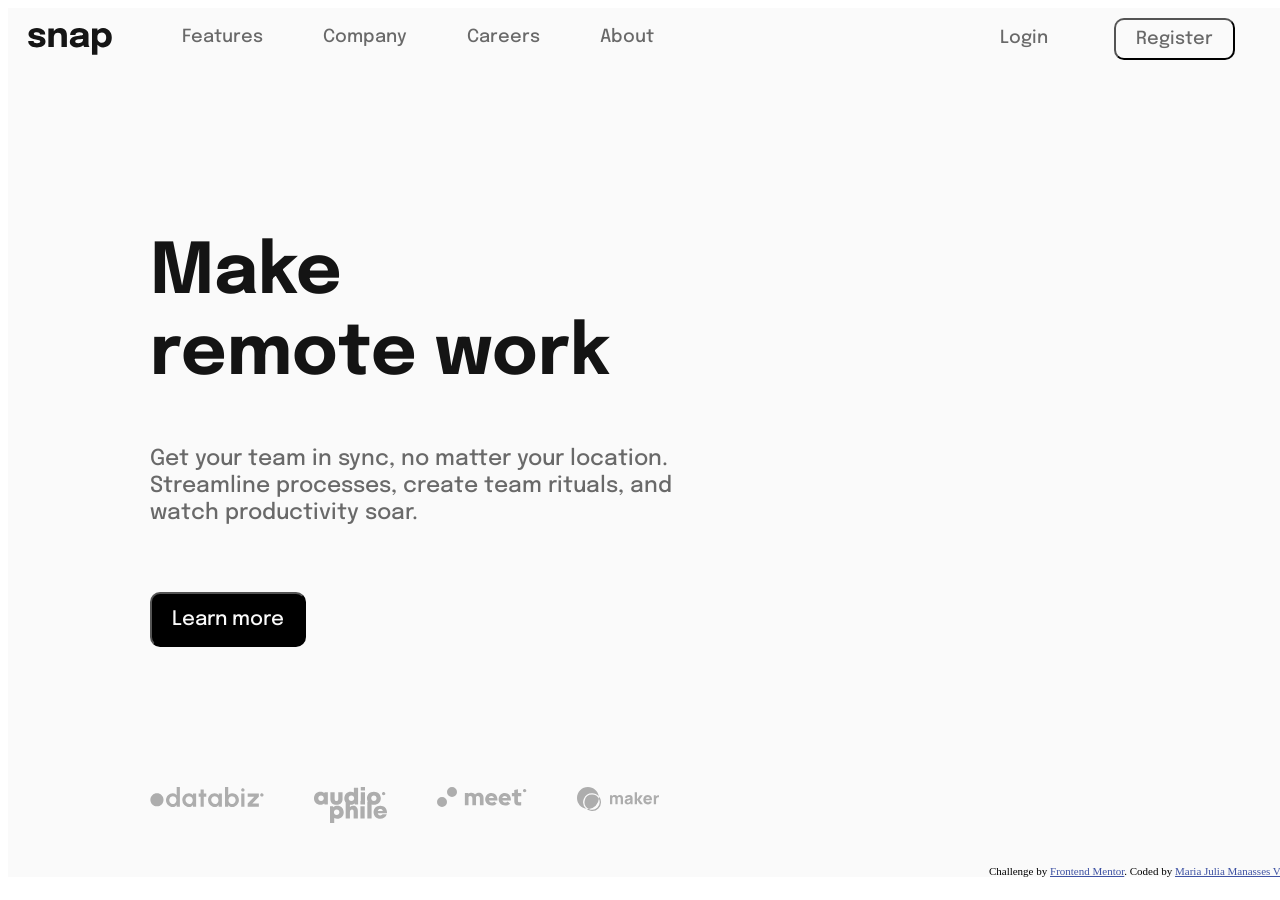
==== commit 992e713c: "Try to put on the dropbtn1:after the arrow content" ====
--- a/assets/index.html
+++ b/assets/index.html
@@ -14,7 +14,7 @@
 </head>
 
 <body>
- 
+  <main>
     <header class="menu">
       <svg id="logo" width="84" height="27" xmlns="http://www.w3.org/2000/svg">
         <path d="M8.852 19.42c-1.108 0-2.175-.128-3.202-.385a9.648 9.648 0 0 1-2.756-1.137c-.811-.502-1.453-1.13-1.925-1.882-.473-.752-.709-1.63-.709-2.633v-.316h5.39v.246c0 .676.3 1.172.901 1.487.601.315 1.415.472 2.441.472a7.08 7.08 0 0 0 1.55-.166c.495-.11.903-.291 1.224-.542.321-.251.482-.569.482-.954 0-.618-.342-1.056-1.024-1.313-.683-.256-1.777-.513-3.282-.77a21.716 21.716 0 0 1-2.59-.595A10.937 10.937 0 0 1 2.938 9.91 5.28 5.28 0 0 1 1.17 8.28C.727 7.622.505 6.82.505 5.875c0-1.26.382-2.322 1.146-3.185.764-.863 1.782-1.517 3.054-1.96C5.977.287 7.377.065 8.905.065c1.458 0 2.818.242 4.078.726 1.26.484 2.28 1.179 3.062 2.083.782.904 1.172 1.992 1.172 3.264v.245H11.88v-.21c0-.467-.149-.846-.446-1.138a2.804 2.804 0 0 0-1.129-.656 4.616 4.616 0 0 0-1.418-.219c-.443 0-.9.05-1.373.149-.473.099-.872.262-1.199.49-.327.227-.49.545-.49.954 0 .396.175.72.525.97.35.252.84.456 1.47.613.63.158 1.36.306 2.188.447.781.128 1.607.306 2.476.533.869.228 1.686.549 2.45.963a5.34 5.34 0 0 1 1.855 1.627c.472.671.709 1.52.709 2.546 0 1.062-.245 1.972-.735 2.73a5.607 5.607 0 0 1-1.987 1.847 10.04 10.04 0 0 1-2.782 1.05c-1.021.227-2.068.341-3.142.341ZM33.48 19V8.92c0-.77-.1-1.473-.298-2.109a2.965 2.965 0 0 0-1.067-1.531c-.513-.385-1.254-.577-2.223-.577-.84 0-1.566.192-2.178.577a3.754 3.754 0 0 0-1.41 1.61c-.326.688-.49 1.482-.49 2.38L24.31 8.185c0-1.61.35-3.022 1.05-4.235a7.627 7.627 0 0 1 2.844-2.853C29.398.41 30.726.066 32.183.066c1.53 0 2.786.306 3.772.919.986.612 1.721 1.464 2.205 2.555.484 1.09.726 2.365.726 3.824V19H33.48Zm-13.09 0V.415h5.425V19h-5.425Zm28.389.385c-1.354 0-2.558-.216-3.614-.648-1.056-.431-1.881-1.055-2.476-1.872-.595-.817-.893-1.808-.893-2.975 0-1.318.362-2.392 1.085-3.22.724-.828 1.683-1.461 2.879-1.899a15.898 15.898 0 0 1 3.894-.866c2.041-.198 3.45-.38 4.226-.542.776-.164 1.164-.45 1.164-.858V6.47c0-.688-.33-1.23-.989-1.627-.66-.397-1.578-.595-2.756-.595-1.249 0-2.202.224-2.861.673-.66.45-.99 1.135-.99 2.056H42.11c0-1.493.406-2.753 1.217-3.78.81-1.026 1.91-1.805 3.298-2.336 1.389-.53 2.958-.796 4.708-.796 1.633 0 3.144.248 4.532.744 1.389.496 2.506 1.24 3.352 2.231.845.992 1.268 2.252 1.268 3.78v8.032c0 .479.015.937.044 1.374.03.438.096.837.201 1.199.117.408.263.747.438 1.015.175.268.32.455.437.56h-5.337a3.723 3.723 0 0 1-.376-.508 3.962 3.962 0 0 1-.43-.892 7.195 7.195 0 0 1-.305-1.234 9.674 9.674 0 0 1-.097-1.461l1.12.77c-.326.77-.854 1.432-1.583 1.986-.73.554-1.593.98-2.59 1.278-.998.297-2.074.446-3.23.446Zm1.452-4.06a6.14 6.14 0 0 0 2.389-.464A4.104 4.104 0 0 0 54.43 13.4c.467-.665.7-1.534.7-2.608V8.92l1.348 1.313c-.77.28-1.66.51-2.669.69-1.01.182-2.015.324-3.019.43-1.19.116-2.08.317-2.668.603-.59.286-.884.767-.884 1.444 0 .642.25 1.123.752 1.444.502.32 1.249.481 2.24.481Zm13.742 11.323V.415h5.442v26.233h-5.442Zm11.182-7.228a7.325 7.325 0 0 1-4.042-1.181c-1.225-.788-2.205-1.85-2.94-3.185-.735-1.336-1.103-2.838-1.103-4.507v-.28l2.345-.052v.21c0 .863.21 1.619.63 2.266.42.648.963 1.146 1.628 1.496.665.35 1.359.526 2.082.526 1.19 0 2.226-.412 3.106-1.234.881-.823 1.322-2.109 1.322-3.859s-.438-3.025-1.313-3.824c-.875-.799-1.913-1.199-3.115-1.199-.723 0-1.417.173-2.082.517a4.308 4.308 0 0 0-1.628 1.461c-.42.63-.63 1.383-.63 2.257l-2.345-.14c0-1.68.368-3.164 1.103-4.453.735-1.29 1.715-2.307 2.94-3.054a7.619 7.619 0 0 1 4.042-1.12c1.505 0 2.911.37 4.218 1.111 1.306.741 2.365 1.823 3.176 3.247.81 1.423 1.216 3.155 1.216 5.197 0 2.135-.396 3.932-1.19 5.39-.793 1.458-1.843 2.558-3.15 3.299a8.51 8.51 0 0 1-4.27 1.111Z" 
@@ -26,9 +26,6 @@
           <li>
             <nav class="features">
               <button onclick="myFunction1()" class="dropbtn1">Features</button>
-              <svg width="10" height="6" xmlns="http://www.w3.org/2000/svg">
-                <path stroke="#686868" stroke-width="1.5" fill="none" d="m1 1 4 4 4-4"/>
-              </svg>
               <nav id="myDropdownF" class="features-content">
                 <a href="#">Todo List</a>
                 <a href="#">Calendar</a>
@@ -128,5 +125,6 @@
     Coded by <a href="#">Maria Julia Manasses Valaski</a>.
   </div>
   <script src="index.js"></script>
+  </main>
 </body>
 </html>
--- a/assets/index.css
+++ b/assets/index.css
@@ -1,5 +1,5 @@
-body {
-    padding: 0;
+
+main {
     background-color: hsl(0, 0%, 98%);
     width: 1440px;
 }
@@ -115,9 +115,9 @@
     background-color: hsl(0, 0%, 98%);
     color: black;
 }
-/* .dropbtn1::after {
-    content:; ---- dont know how to do call the icon
-} */
+.dropbtn1::after {
+    content: url(/Users/mariajuliamanassesvalaski/Documents/DEV/MentoriaDev/IntroSection/assets/images/icon-arrow-down.svg);
+} 
   
 /* The container <div> - needed to position the dropdown content */
 .features {
@@ -286,7 +286,7 @@
 
 .attribution { 
     font-size: 11px; text-align: right; 
-    margin-top: 10px;
+    margin-right: 140px;
 }
 
 .attribution a { 
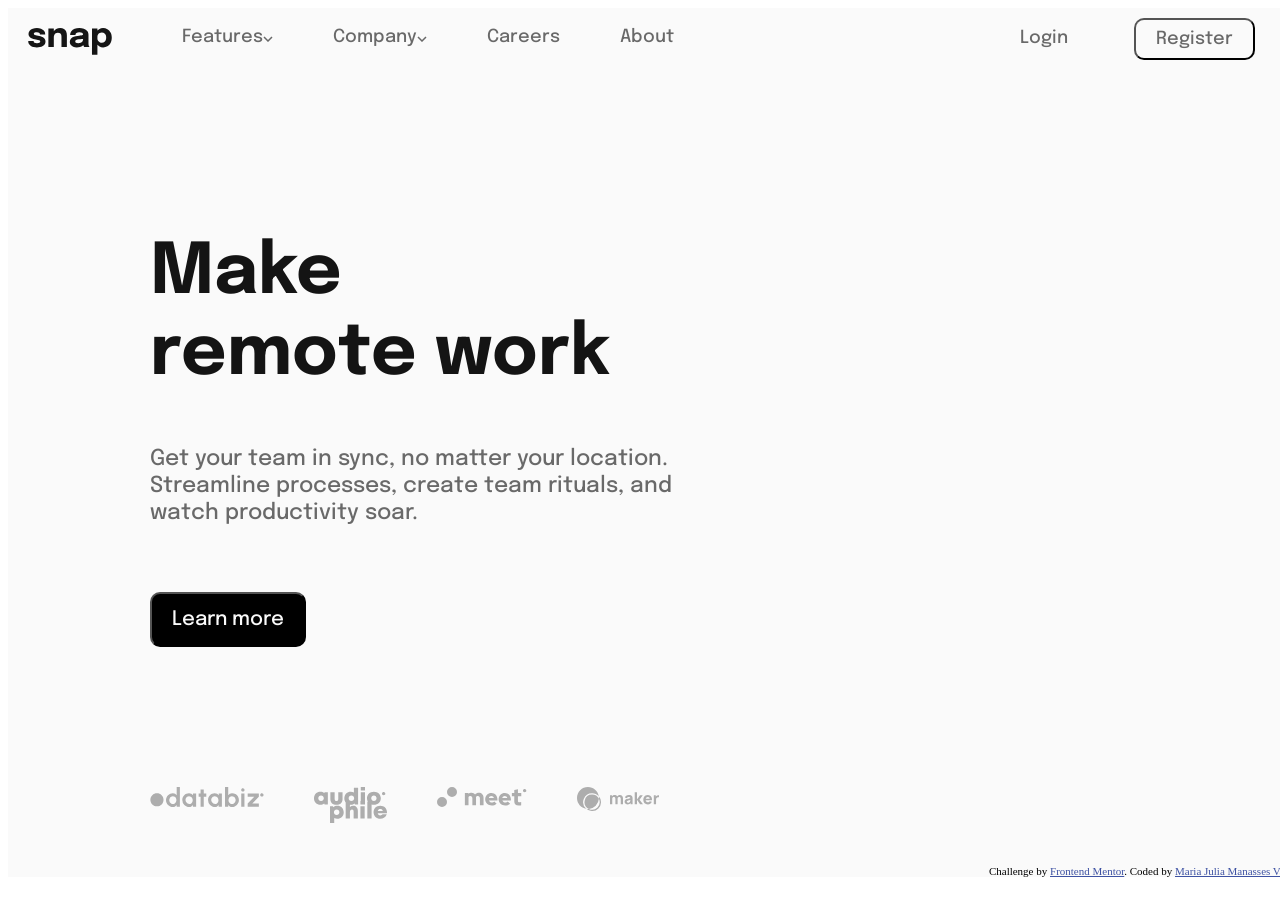
==== commit e8e1f840: "Adding the icons of the features menu" ====
--- a/assets/index.html
+++ b/assets/index.html
@@ -27,10 +27,10 @@
             <nav class="features">
               <button onclick="myFunction1()" class="dropbtn1">Features</button>
               <nav id="myDropdownF" class="features-content">
-                <a href="#">Todo List</a>
-                <a href="#">Calendar</a>
-                <a href="#">Reminders</a>
-                <a href="#">Planning</a>
+                <a class="Todo" href="#">Todo List</a>
+                <a class="Calendar" href="#">Calendar</a>
+                <a class="Reminders" href="#">Reminders</a>
+                <a class="Planning" href="#">Planning</a>
               </nav>
             </nav>
           </li>
--- a/assets/index.css
+++ b/assets/index.css
@@ -46,7 +46,7 @@
     cursor: pointer; 
 }
 
-.active, .about:hover {
+.about:hover {
     background-color: hsl(0, 0%, 98%);
     color:black;
 }
@@ -77,7 +77,7 @@
     font-weight: 500;
 }
 
-.active, .login:hover {
+.login:hover {
     background-color: hsl(0, 0%, 98%);
     color: black;
 }
@@ -95,7 +95,7 @@
     margin-right: 0px;
 }
 
-.active, .register:hover {
+.register:hover {
     background-color: hsl(0, 0%, 98%);
     color: black;
 }
@@ -115,8 +115,8 @@
     background-color: hsl(0, 0%, 98%);
     color: black;
 }
-.dropbtn1::after {
-    content: url(/Users/mariajuliamanassesvalaski/Documents/DEV/MentoriaDev/IntroSection/assets/images/icon-arrow-down.svg);
+.dropbtn1::after, .dropbtn2::after {
+    content: url(./images/icon-arrow-down.svg);
 } 
   
 /* The container <div> - needed to position the dropdown content */
@@ -145,6 +145,26 @@
     text-decoration: none;
     display: block;
 }
+
+.Todo::before {
+    content: url(./images/icon-todo.svg);
+    padding-right: 10px;
+}
+
+.Calendar::before {
+    content: url(./images/icon-calendar.svg);
+    padding-right: 10px;
+}
+
+.Reminders::before {
+    content: url(./images/icon-reminders.svg);
+    padding-right: 10px;
+}
+
+.Planning::before {
+    content: url(./images/icon-planning.svg);
+    padding-right: 10px;
+}
   
 /* Change color of dropdown links on hover */
 .features-content a:hover {
@@ -266,7 +286,7 @@
 
 }
 
-.active, .learn:hover {
+.learn:hover {
     background-color: hsl(0, 0%, 98%);
     color: black;
 }
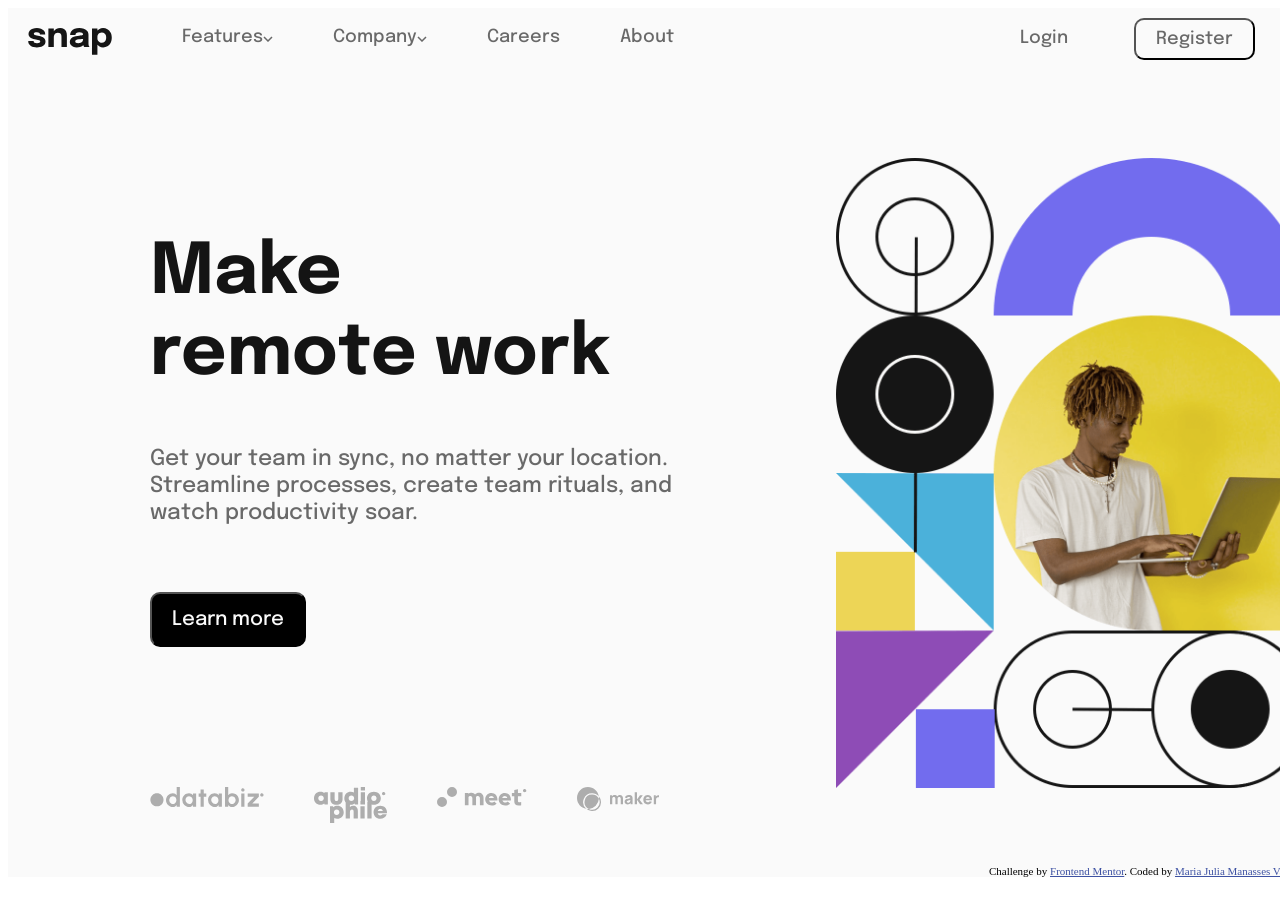
==== commit aafb32f1: "Readme" ====
--- a/assets/index.html
+++ b/assets/index.html
@@ -111,7 +111,7 @@
 
           <td class="img">
             <nav class="img">
-              <img src="/Users/mariajuliamanassesvalaski/Documents/DEV/Mentoria Dev /Intro Section/assets/images/image-hero-desktop.png">
+              <img src="./images/image-hero-desktop.png">
             </nav>
           </td>
           
